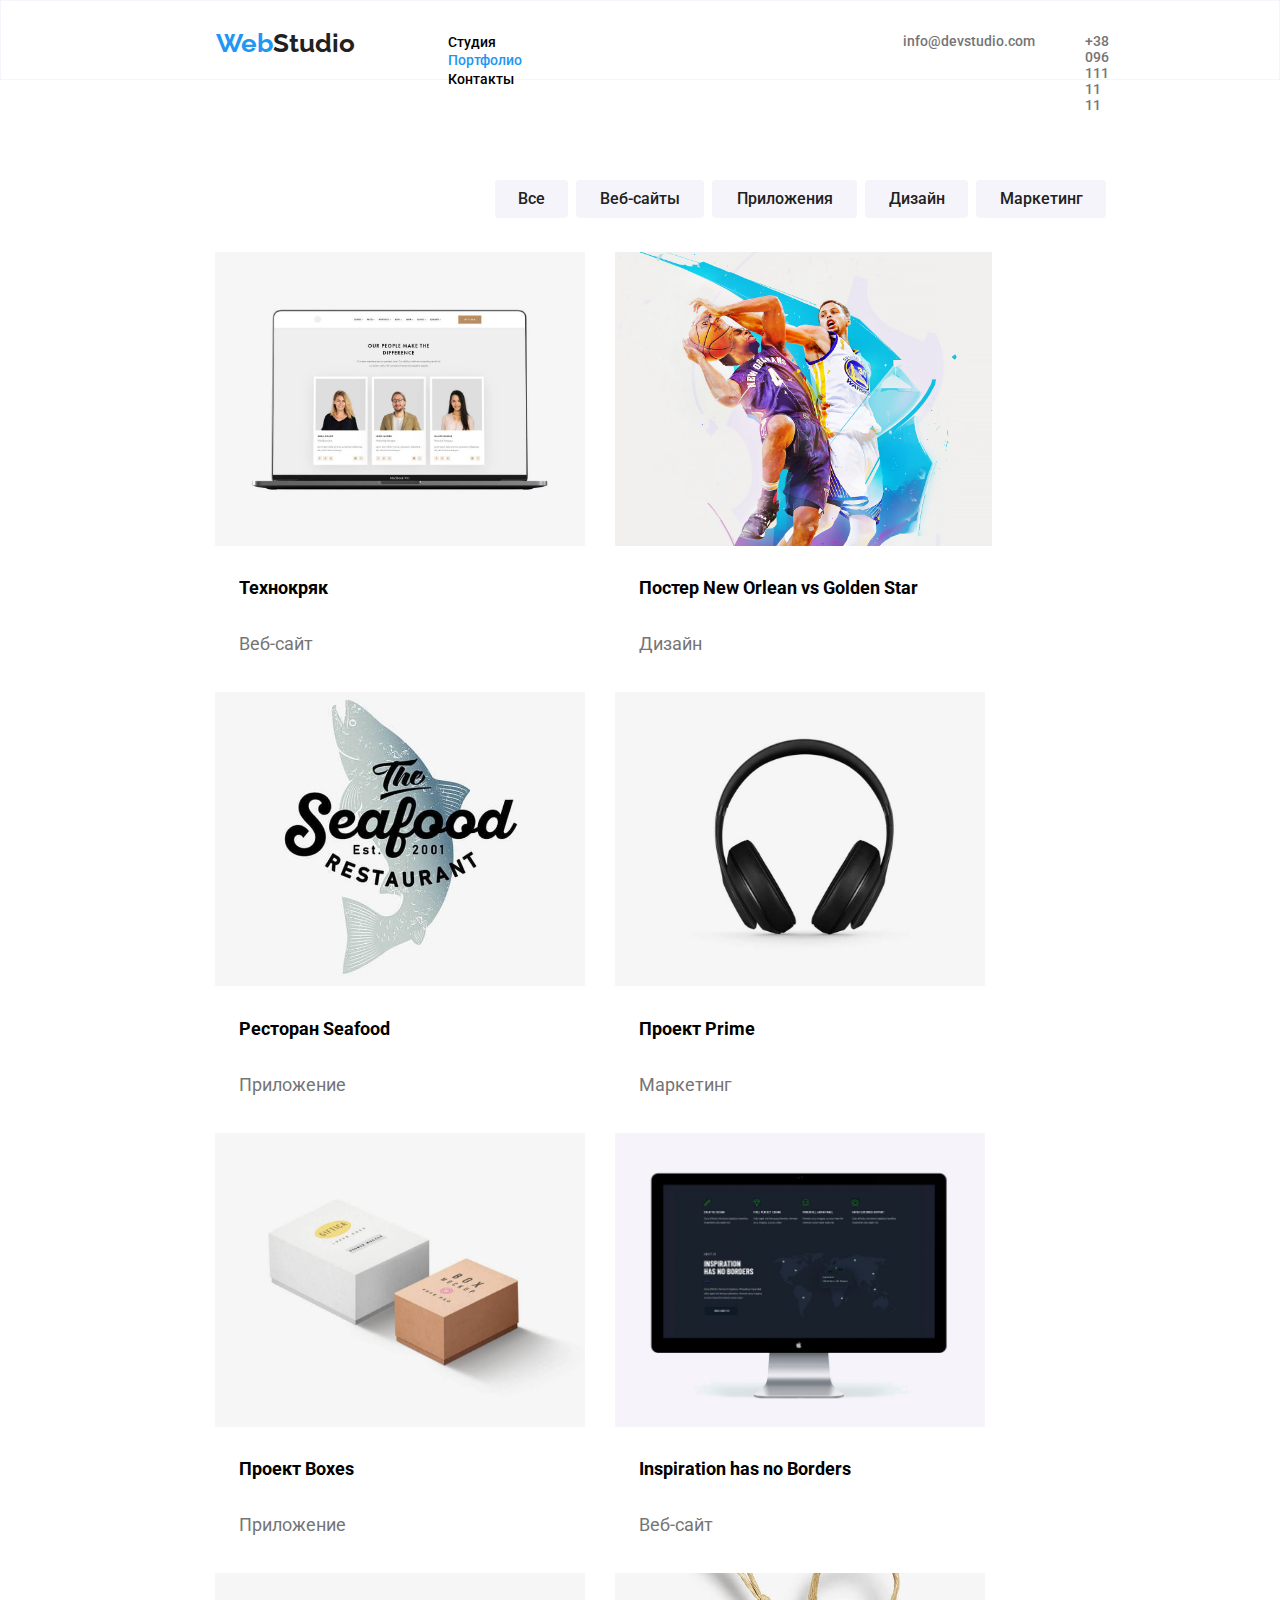
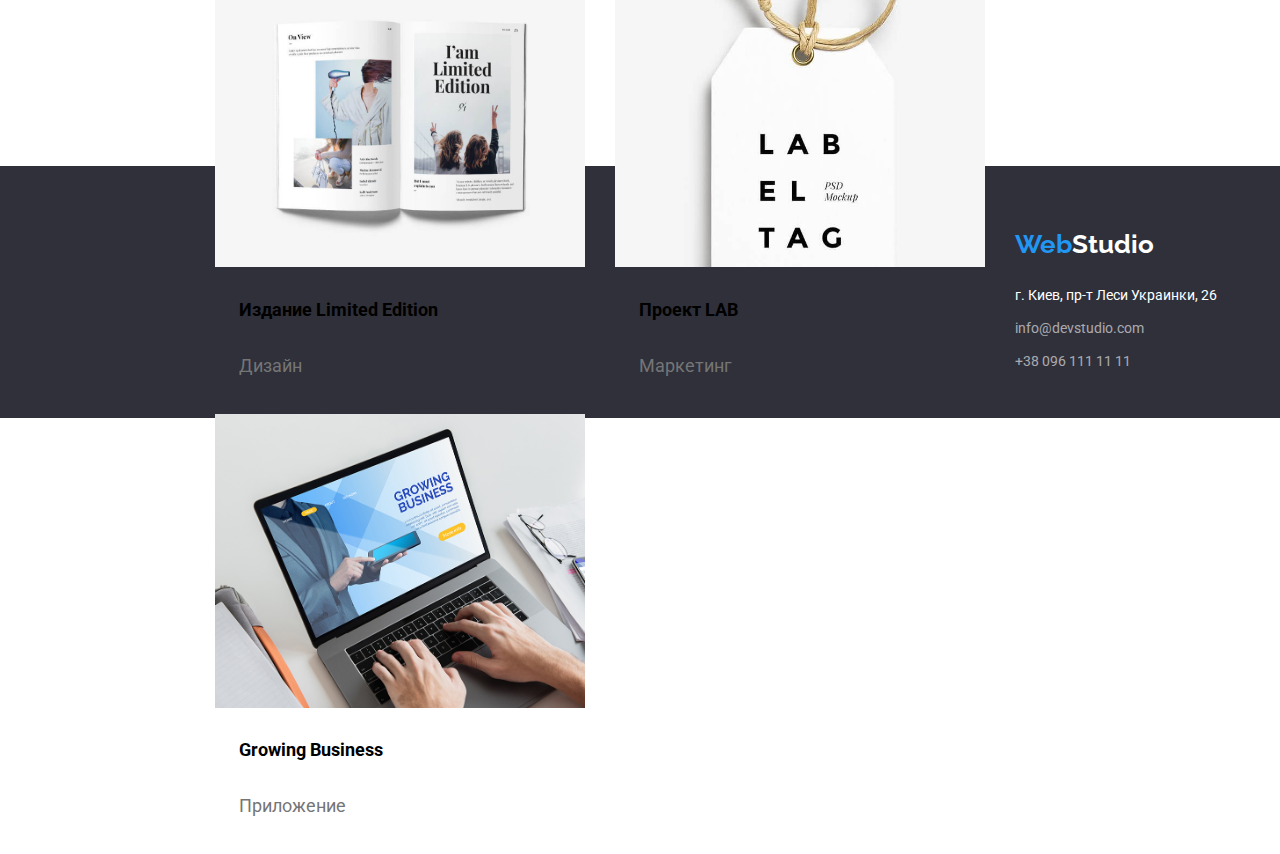
==== portfolio.html @ cc87ce8d "Repository created" ====
<!DOCTYPE html>
<html lang="ru">
<head>
    <meta charset="UTF-8">
    <meta name="viewport" content="width=device-width, initial-scale=1.0">
    <title>Портфолио</title>
    <link rel="stylesheet" href="./css/normalize.css">
    <link rel="stylesheet" href="./css/style.css">
    <link rel="preconnect" href="https://fonts.gstatic.com">
    <link
        href="https://fonts.googleapis.com/css2?family=Raleway:wght@700&family=Roboto+Condensed&family=Roboto:wght@400;500;700;900&display=swap"
        rel="stylesheet">
    </head>
<body>
    <header class="indexheader">
        <h1 class="h1"><span class="webprefix">Web</span>Studio</h1>
        <nav class="nav">
            <ul>
                <li class="studio"> <a href="./index.html">Студия</a></li>
                <li class="portfolio current"> <a href="./portfolio.html">Портфолио</a></li>
                <li class="contacts"> <a href="#footer">Контакты</a></li>
            </ul>
        </nav>
        <address class="mail">
            <a href="mailto:info@devstudio.com">info@devstudio.com</a>
        </address>
        <address class="phone">
            <a href="tel:+380961111111">+38 096 111 11 11</a>
        </address>
    </header>
    <main>
        <section class="mainportfoliosection">
            <h4 style="display: none;">Наши работы</h4>
            <ul class="filterbuttons">
            <li><button class="alltypesbutton">
                Все
            </button></li>
            <li><button class="webbutton">
                Веб-сайты
            </button></li>
            <li><button class="appbutton">
                Приложения
            </button></li>
            <li><button class="designbutton">
                Дизайн
            </button></li>
            <li><button class="marketbutton"> 
                Маркетинг
            </button></li>
            </ul>

            <ul class="portfitemlist">
                <li class="portflistitem"><img height="294" src="./images/portfolio/technokryak.jpg" alt="Технокряк" />
                    <h2 class="portfitem">Технокряк</h2>
                    <p class="portftype">Веб-сайт</p>
                </li>
                <li class="portflistitem"><img height="294" src="./images/portfolio/neworleangoldstar.jpg" alt="Постер New Orlean vs Golden Star" />
                    <h2 class="portfitem">Постер New Orlean vs Golden Star</h2>
                    <p class="portftype">Дизайн</p>
                </li>
                <li class="portflistitem"><img height="294" src="./images/portfolio/seafood.jpg" alt="Ресторан Seafood" />
                    <h2 class="portfitem">Ресторан Seafood</h2>
                    <p class="portftype">Приложение</p>
                </li>
                <li class="portflistitem"><img height="294" src="./images/portfolio/primeproject.jpg" alt="Проект Prime" />
                    <h2 class="portfitem">Проект Prime</h2>
                    <p class="portftype">Маркетинг</p>
                </li>
                <li class="portflistitem"><img height="294" src="./images/portfolio/boxesproject.jpg" alt="Проект Boxes" />
                    <h2 class="portfitem">Проект Boxes</h2>
                    <p class="portftype">Приложение</p>
                </li>
                <li class="portflistitem"><img height="294" src="./images/portfolio/inspirationhasnoborders.jpg" alt="Inspiration has no Borders" />
                    <h2 class="portfitem">Inspiration has no Borders</h2>
                    <p class="portftype">Веб-сайт</p>
                </li>
                <li class="portflistitem"><img height="294" src="./images/portfolio/limitededition.jpg" alt="Издание Limited Edition" />
                    <h2 class="portfitem">Издание Limited Edition</h2>
                    <p class="portftype">Дизайн</p>
                </li>
                <li class="portflistitem"><img height="294" src="./images/portfolio/labproject.jpg" alt="Проект LAB" />
                    <h2 class="portfitem">Проект LAB</h2>
                    <p class="portftype">Маркетинг</p>
                </li>
                <li class="portflistitem"><img height="294" src="./images/portfolio/growingbusiness.jpg" alt="Growing Business" />
                    <h2 class="portfitem">Growing Business</h2>
                    <p class="portftype">Приложение</p>
                </li>
            </ul>

        </section>
    </main>
    <footer id="footer" class="footer">
        <h1 class="h1foot"><span class="webprefix">Web</span>Studio</h1>
        <address>
            <ul class="footercontacts">
                <li class="footeraddress">г. Киев, пр-т Леси Украинки, 26</li>
                <li class="footerlink"><a href="mailto:info@devstudio.com">info@devstudio.com</a></li>
                <li class="footerlink"><a href="tel:+380961111111">+38 096 111 11 11</a></li>
            </ul>
        </address>
    </footer>
</body>
</html>
---- css/style.css ----
:root {
  --black: rgb(33, 33, 33);
  --blue: rgb(33, 150, 243);
  --white-op60: rgba(255, 255, 255, 0.6);
  --grey: rgb(117, 117, 117);
  --light-grey: rgb(245, 244, 250);
  --graphite: rgba(48, 48, 48, 1);
  --white: rgb(255, 255, 255);
  --dark-blue: rgb(47, 48, 58);
}

* {
  padding: 0;
  margin: 0;
  max-width: 1600px;
  box-sizing: border-box;
  line-height: 1.15;
  font-family: "Raleway", sans-serif;
  font-family: "Roboto", sans-serif;
}

.indexheader {
  padding-left: 215px;
  padding-right: 215px;
  background-color: var(--white);
  max-width: 1600px; 
  height: 80px;
  border: 1px;
  border-color: var(--light-grey);
  border-style: solid;
  display: flex;

}

.h1 {
  font-weight: 700;
  font-size: 26px;
  line-height: 36px;
  font-weight: 700;
  margin-top: 24px;
  margin-bottom: 25px;
  float: left;
  color: var(--black);
  font-family: 'Raleway', sans-serif;
}

.webprefix {
  color: var(--blue);
  font-family: 'Raleway', sans-serif;
}

.nav {
  list-style-type: none;
  list-style-position: inside;
  margin-bottom: 32px;
  float: left;
  display: inline;
  margin-top: 32px;
  margin-left: 93px;
  margin-right: 331px;

}

.studio {
  margin-top: 32px;
  margin-right: 50px;
  display: inline;
  font-weight: 500;
  font-size: 14px;
  line-height: 17px;
  letter-spacing: 2%;
}

.studio.current,
.portfolio.current {
  color: var(--blue);
}

.portfolio {
  margin-top: 32px;
  margin-right: 50px;
  display: inline;
  font-weight: 500;
  font-size: 14px;
  line-height: 17px;
  letter-spacing: 2%;
}

.contacts {
  margin-top: 32px;
  display: inline;
  font-weight: 500;
  font-size: 14px;
  line-height: 17px;
  letter-spacing: 2%;
}

.studio:link,
.portfolio:link,
.contacts:link,
.studio:visited,
.portfolio:visited,
.contacts:visited {
  color: var(--grey);
}

.studio:hover,
.portfolio:hover,
.contacts:hover,
.studio:focus,
.portfolio:focus,
.contacts:focus {
  color: var(--blue);
}

address:link,
address:visited {
  color: var(--grey);
  font-weight: 500;
  font-size: 14px;
  line-height: 16px;
}

address:hover,
address:focus {
  color: var(--blue);
}

.studio:link,
.studio:visited,
.portfolio:link,
.portfolio:visited,
.contacts:link,
.contacts:visited {
  color: var(--grey)
}

.contactslist {
  list-style-type: none;
  list-style-position: inside;
  float: left;
  margin-top: 32px;
}

.mail,
.phone {
  font-size: 14px;
  font-weight: 500;
  line-height: 16px;
  letter-spacing: 2%;
  color: var(--grey);
  display: inline;
  margin-top: 32px;
  list-style-type: none;
  list-style-position: inside;
  float: left;
  margin-top: 32px;
}

.phone {
  margin-left: 50px;
}

.ordersection {
  height: 600px;
  padding-top: 200px;
  background-color: var(--dark-blue);
  border: 1px;
  border-color: var(--dark-blue);

}

.effective {
  color: var(--white);
  font-weight: 900;
  font-size: 44px;
  line-height: 60px;
  text-align: center;
}

.orderbutton {
  width: 200px;
  height: 50px;
  background-color: var(--blue);
  color: var(--white);
  box-shadow: x: 0px; y: 4px; b: 4px; s: 0px;
  border-radius: 4px;
  text-align: center;
  margin-top: 30px;
  margin-left: 700px;
  margin-right: 700px;
  font-weight: 700;
  font-size: 16px;
  line-height: 30px;
  text-align: center;
  letter-spacing: 6%;


}

.advantages {
  margin-top: 94px;
  margin-left: 215px;
  margin-right: 215px;
  margin-bottom: 94px;
  display: flex;
}

.attention {
  display: inline;
  width: 270px;
  line-height: 17px;
}

.punctuality {
  display: inline;
  margin-left: 30px;
  width: 270px;
  line-height: 17px;
}

.planning {
  display: inline;
  margin-left: 30px;
  width: 270px;
  line-height: 17px;
}

.modern {
  display: inline;
  margin-left: 30px;
  width: 270px;
  line-height: 17px;
}

.advh4 {
  font-weight: 700;
  font-size: 14px;
  line-height: 16px;
  margin-bottom: 10px;
}

.advp {
  color: var(--grey);
  font-weight: 400;
  font-size: 14px;
  line-height: 24px;
}

.activities {
    font-weight: 700;
    font-size: 36px;
    line-height: 42px;
    text-align: center;
    height: 42px;
}

.ul1 {
    margin-top: 50px;
    margin-left: 215px;
    margin-right: 215px;
    margin-bottom: 94px;
}

.img1 {
  height: 294px;
  display: block;
  float: left;
  margin-right: 30px;

}

.img2 {
  height: 294px;
  display: block;
  float: left;
  margin-right: 30px;
}

.img3 {
  height: 294px;
  display: block;
  float: left;

}

.ourteamsection {
  margin-top: 438px;
  padding-top: 94px;
  height: 648px;
}

.ourteam {
  font-weight: 700;
  font-size: 36px;
  line-height: 42px;
  text-align: center;
  height: 42px;
}

.fig1 {
  display: block;
  float: left;
  width: 270px;
  margin-left: 215px;
  margin-top: 50px;
  margin-bottom: 95px;
}

.fig2 {
  display: block;
  float: left;
  width: 270px;
  margin-top: 50px;
  margin-left: 30px;
  margin-bottom: 95px;
}

.fig3 {
  display: block;
  float: left;
  width: 270px;
  margin-top: 50px;
  margin-left: 30px;
  margin-bottom: 95px;
}

.fig4 {
  display: block;
  float: left;
  width: 270px;
  margin-top: 50px;
  margin-left: 30px;
  margin-bottom: 95px;
}

.figcapt1 {
  font-weight: 500;
  font-size: 16px;
  text-align: center;
  margin-top: 30px;
  line-height: 19px;
}

.figprofession {
  color: var(--grey);
  font-weight: 400;
  font-size: 16px;
  text-align: center;
  margin-top: 30px;
  line-height: 19px;
}

.mainportfoliosection {
  padding-top: 100px;
  padding-left: 215px;
}

.filterbuttons {
  display: flex;
  margin-bottom: 50px;
  margin-left: 280px;
  margin-right: 494px;
  margin-bottom: 34px;

}

.alltypesbutton {
  width: 73px;
  height: 38px;
  font-weight: 500;
  font-size: 16px;
  line-height: 26px;
  text-align: center;
  background-color: var(--light-grey);
  color: var(--black);
  margin-right: 8px;
  border-radius: 4px;
  border: none;
  float:left
}
 
.webbutton {
  width: 128px;
  height: 38px;
  font-weight: 500;
  font-size: 16px;
  line-height: 26px;
  text-align: center;
  background-color: var(--light-grey);
  color: var(--black);
  margin-right: 8px;
  border-radius: 4px;
  border: none;
  float:left
}

.appbutton {
  width: 145px;
  height: 38px;
  font-weight: 500;
  font-size: 16px;
  line-height: 26px;
  text-align: center;
  background-color: var(--light-grey);
  color: var(--black);
  margin-right: 8px;
  border-radius: 4px;
  border: none;
  float:left
}


.designbutton {
  width: 103px;
  height: 38px;
  font-weight: 500;
  font-size: 16px;
  line-height: 26px;
  text-align: center;
  background-color: var(--light-grey);
  color: var(--black);
  margin-right: 8px;
  border-radius: 4px;
  border: none;
  float:left
}

.marketbutton {
  width: 130px;
  height: 38px;
  font-weight: 500;
  font-size: 16px;
  line-height: 26px;
  text-align: center;
  background-color: var(--light-grey);
  color: var(--black);
  border-radius: 4px;
  border: none;
  float:left
}

.alltypesbutton:hover,
.alltypesbutton:focus,
.webbutton:hover,
.webbutton:focus,
.appbutton:hover,
.appbutton:focus,
.designbutton:hover,
.designbutton:focus, 
.marketbutton:hover,
.marketbutton:focus {
  background-color: var(--blue);
  color: var(--white);
  cursor: pointer;
}

.portfitemlist {
  list-style-position: inside;
  margin-bottom: 1548px;

}

.portflistitem {
  display: inline;
  float: left;
  margin-right: 30px;
  margin-bottom: 30px;
  list-style-position: inside;
}

.portfitem {
  margin-top: 20px;
  margin-left: 24px;
  margin-right: 24px;
  margin-bottom: 20px;
  font-weight: 700;
  font-size: 18px;
  line-height: 36px;
  letter-spacing: 6%;
  text-align: left;
}

.portftype {
  margin-top: 4px;
  margin-left: 24px;
  margin-right: 24px;
  font-weight: 400;
  font-size: 18px;
  line-height: 36px;
  letter-spacing: 3%;
  text-align: left;
  color: var(--grey);


}

.footer {
  padding-left: 215px;
  padding-top: 36px;
  max-width: 1600px;
  height: 252px;
  background-color: var(--dark-blue);

}

.h1foot {
  font-weight: bold;
  font-size: 26px;
  line-height: 36px;
  margin-top: 24px;
  margin-right: 93px;
  margin-bottom: 25px;
  color: var(--white);
  font-family: Raleway, sans-serif;
}


.footercontacts {
  list-style: none;
  list-style-position: inside;
  list-style-type: none;
  display: block;
  text-align: left;
  line-height: 24px;
}

.footeraddress {
  color: var(--white);
  font-weight: 400;
  font-size: 14px;
  height: 24px;
  margin-top: 20px;
}

.footerlink {
  color: var(--white-op60);
  font-weight: 400;
  font-size: 14px;
  margin-top: 9px;
  height: 24px;
  text-decoration: none;
}

.footerlink:link,
.footerlink:hover,
.footerlink:focus,
.footerlink:active {
  color: var(--blue);
}
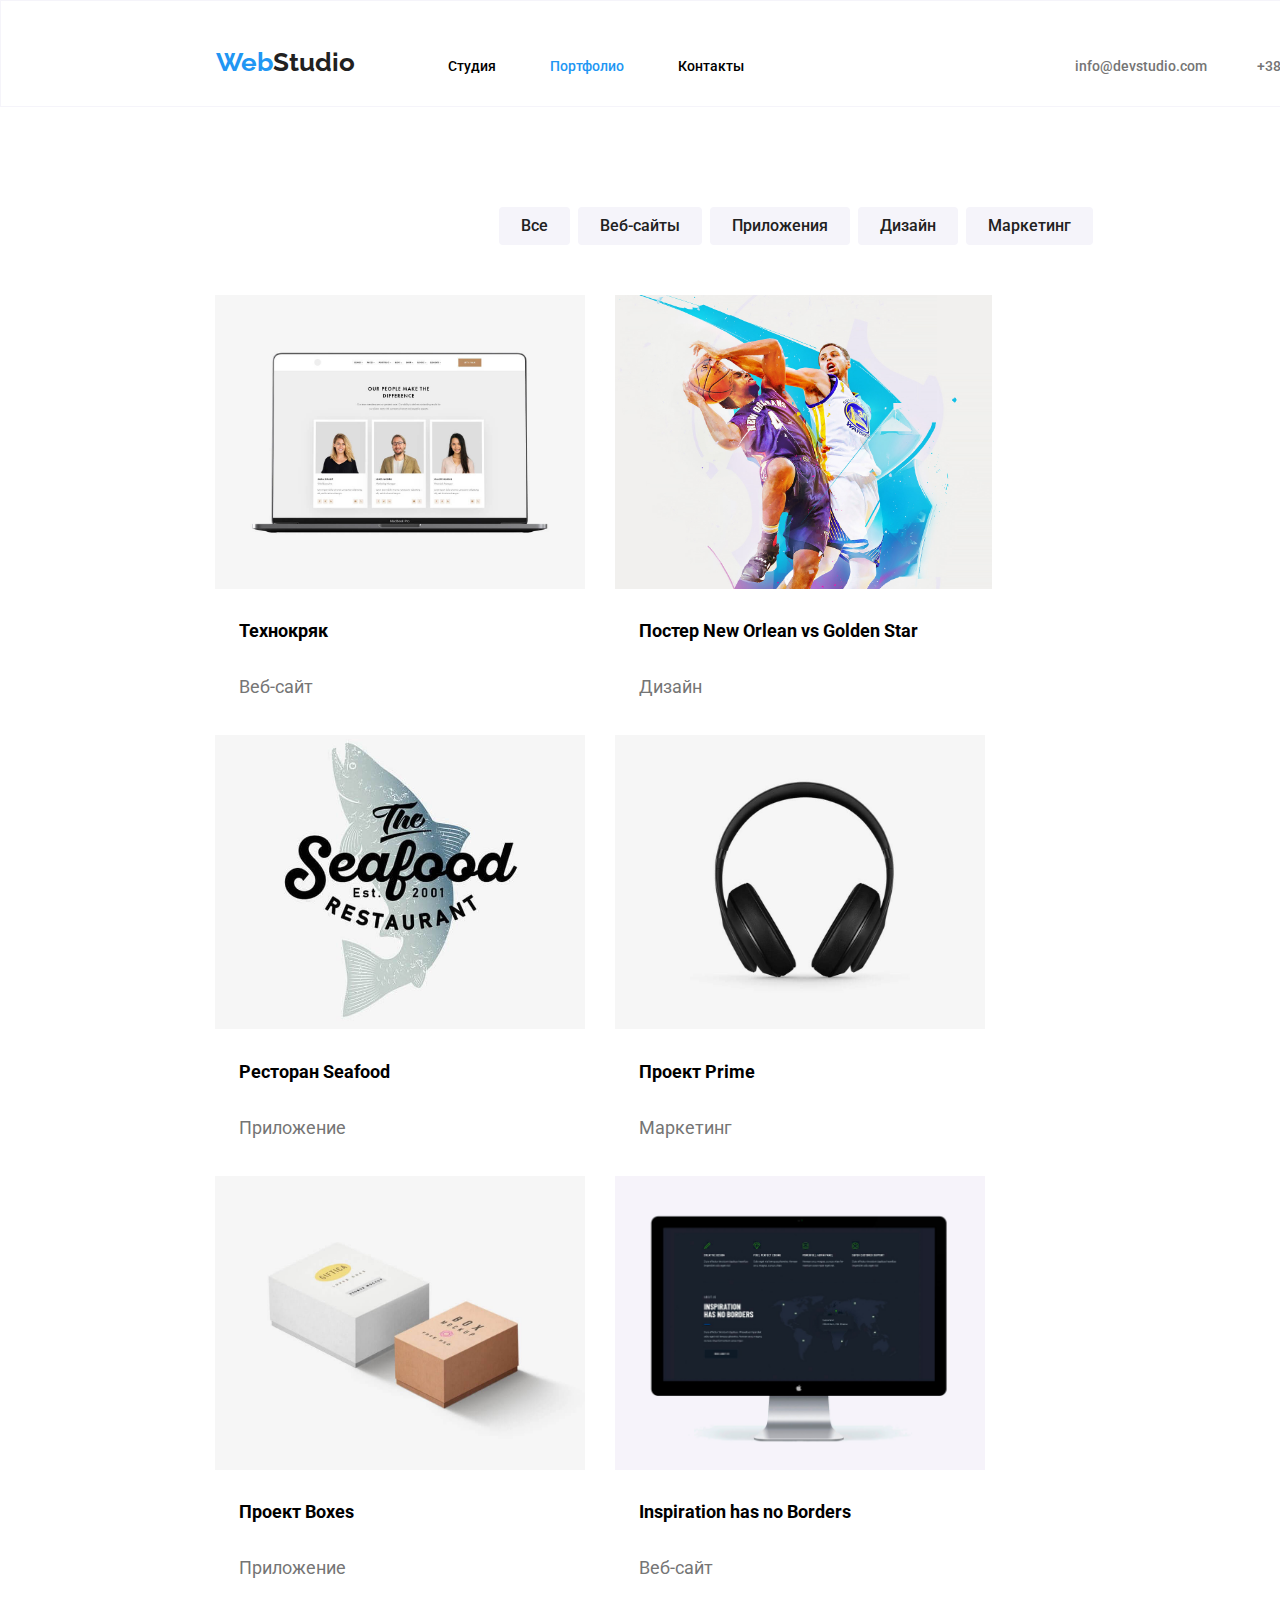
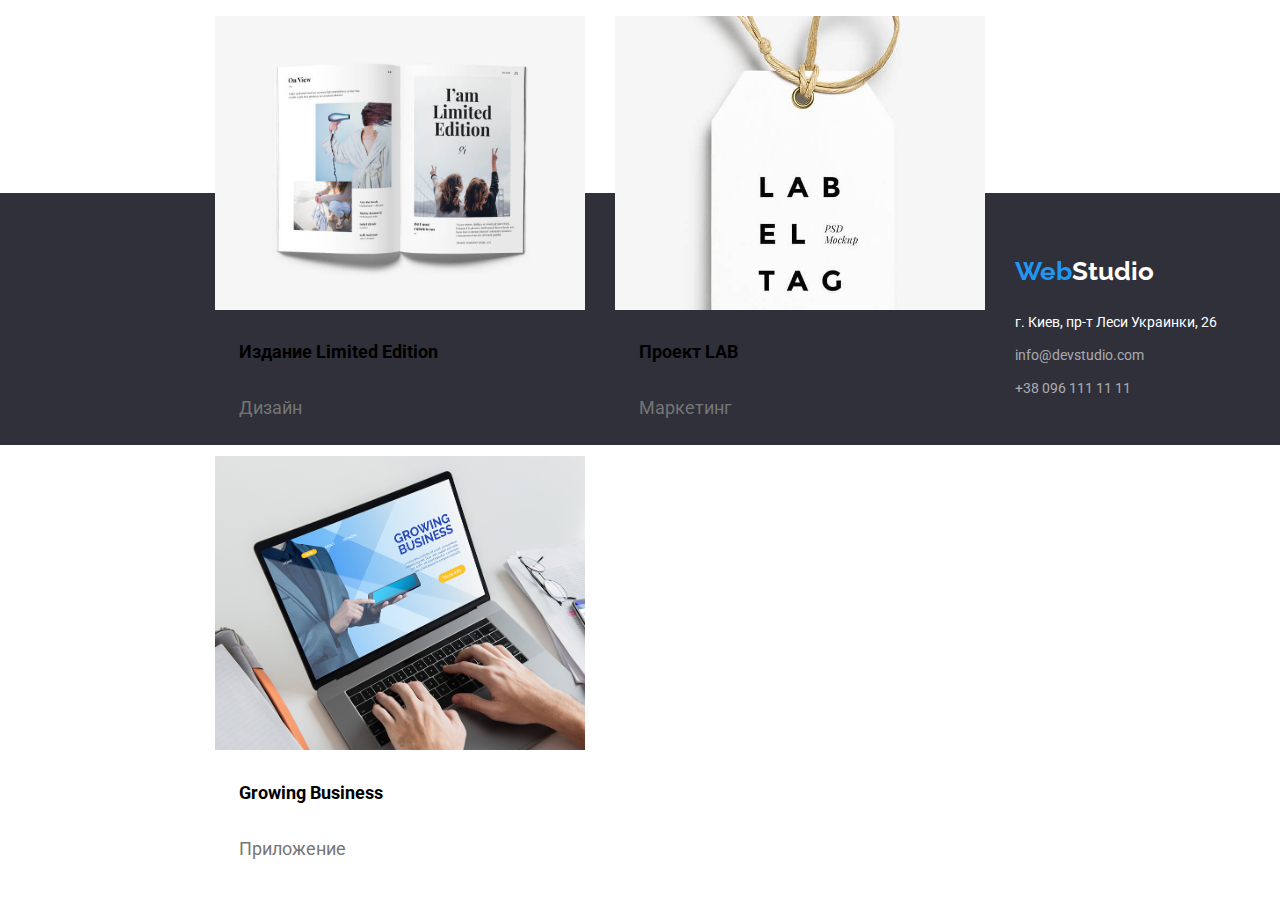
==== commit 057c8c39: "11.02.2021 23-05" ====
--- a/portfolio.html
+++ b/portfolio.html
@@ -12,7 +12,7 @@
         rel="stylesheet">
     </head>
 <body>
-    <header class="indexheader">
+    <header class="header">
         <h1 class="h1"><span class="webprefix">Web</span>Studio</h1>
         <nav class="nav">
             <ul>
@@ -21,30 +21,30 @@
                 <li class="contacts"> <a href="#footer">Контакты</a></li>
             </ul>
         </nav>
-        <address class="mail">
-            <a href="mailto:info@devstudio.com">info@devstudio.com</a>
-        </address>
-        <address class="phone">
-            <a href="tel:+380961111111">+38 096 111 11 11</a>
-        </address>
+            <address class="mail">
+                <a href="mailto:info@devstudio.com">info@devstudio.com</a>
+            </address>
+            <address class="phone">
+                <a href="tel:+380961111111">+38 096 111 11 11</a>
+            </address>
     </header>
     <main>
         <section class="mainportfoliosection">
             <h4 style="display: none;">Наши работы</h4>
-            <ul class="filterbuttons">
-            <li><button class="alltypesbutton">
+            <ul class="filters">
+            <li><button class="filterbtn">
                 Все
             </button></li>
-            <li><button class="webbutton">
+            <li><button class="filterbtn">
                 Веб-сайты
             </button></li>
-            <li><button class="appbutton">
+            <li><button class="filterbtn">
                 Приложения
             </button></li>
-            <li><button class="designbutton">
+            <li><button class="filterbtn">
                 Дизайн
             </button></li>
-            <li><button class="marketbutton"> 
+            <li><button class="filterbtn"> 
                 Маркетинг
             </button></li>
             </ul>
--- a/css/style.css
+++ b/css/style.css
@@ -9,6 +9,16 @@
   --dark-blue: rgb(47, 48, 58);
 }
 
+html {
+  box-sizing: border-box;
+}
+
+*,
+*::before,
+*::after {
+  box-sizing: inherit;
+}
+
 * {
   padding: 0;
   margin: 0;
@@ -19,27 +29,42 @@
   font-family: "Roboto", sans-serif;
 }
 
-.indexheader {
+body {
+  width: 1600px;
+  }
+.header,
+.hero,
+.advantagesection,
+.activitiessection,
+.ourteamsection,
+.mainportfoliosection,
+.footer {
+  max-width: 1600px;
   padding-left: 215px;
   padding-right: 215px;
+  margin-left: auto;
+  margin-right: auto;
+}
+
+/* header */
+
+.header {
+  padding-top: 25px;
+  padding-bottom: 25px;
   background-color: var(--white);
-  max-width: 1600px; 
-  height: 80px;
   border: 1px;
   border-color: var(--light-grey);
   border-style: solid;
   display: flex;
+  align-items: baseline;
 
 }
 
 .h1 {
   font-weight: 700;
   font-size: 26px;
-  line-height: 36px;
-  font-weight: 700;
-  margin-top: 24px;
-  margin-bottom: 25px;
-  float: left;
+  line-height: 1.38;
+  font-weight: 700;
   color: var(--black);
   font-family: 'Raleway', sans-serif;
 }
@@ -52,10 +77,7 @@
 .nav {
   list-style-type: none;
   list-style-position: inside;
-  margin-bottom: 32px;
-  float: left;
   display: inline;
-  margin-top: 32px;
   margin-left: 93px;
   margin-right: 331px;
 
@@ -71,10 +93,6 @@
   letter-spacing: 2%;
 }
 
-.studio.current,
-.portfolio.current {
-  color: var(--blue);
-}
 
 .portfolio {
   margin-top: 32px;
@@ -86,8 +104,12 @@
   letter-spacing: 2%;
 }
 
+.studio.current,
+.portfolio.current {
+  color: var(--blue);
+}
+
 .contacts {
-  margin-top: 32px;
   display: inline;
   font-weight: 500;
   font-size: 14px;
@@ -149,11 +171,8 @@
   line-height: 16px;
   letter-spacing: 2%;
   color: var(--grey);
-  display: inline;
-  margin-top: 32px;
   list-style-type: none;
   list-style-position: inside;
-  float: left;
   margin-top: 32px;
 }
 
@@ -161,12 +180,15 @@
   margin-left: 50px;
 }
 
-.ordersection {
+.hero {
   height: 600px;
   padding-top: 200px;
+  padding-bottom: 200px;
   background-color: var(--dark-blue);
   border: 1px;
   border-color: var(--dark-blue);
+  display: flex;
+  flex-direction: column;
 
 }
 
@@ -178,7 +200,7 @@
   text-align: center;
 }
 
-.orderbutton {
+.herobtn {
   width: 200px;
   height: 50px;
   background-color: var(--blue);
@@ -186,9 +208,10 @@
   box-shadow: x: 0px; y: 4px; b: 4px; s: 0px;
   border-radius: 4px;
   text-align: center;
+  align-items: center;
   margin-top: 30px;
-  margin-left: 700px;
-  margin-right: 700px;
+  margin-left: auto;
+  margin-right: auto;
   font-weight: 700;
   font-size: 16px;
   line-height: 30px;
@@ -198,39 +221,15 @@
 
 }
 
-.advantages {
+.advantlist {
   margin-top: 94px;
-  margin-left: 215px;
-  margin-right: 215px;
   margin-bottom: 94px;
   display: flex;
-}
-
-.attention {
-  display: inline;
+  justify-content: space-between;
+}
+
+.advantage {
   width: 270px;
-  line-height: 17px;
-}
-
-.punctuality {
-  display: inline;
-  margin-left: 30px;
-  width: 270px;
-  line-height: 17px;
-}
-
-.planning {
-  display: inline;
-  margin-left: 30px;
-  width: 270px;
-  line-height: 17px;
-}
-
-.modern {
-  display: inline;
-  margin-left: 30px;
-  width: 270px;
-  line-height: 17px;
 }
 
 .advh4 {
@@ -255,11 +254,11 @@
     height: 42px;
 }
 
-.ul1 {
+.activitieslist {
     margin-top: 50px;
-    margin-left: 215px;
-    margin-right: 215px;
     margin-bottom: 94px;
+    display: flex;
+    justify-content: space-between;
 }
 
 .img1 {
@@ -285,7 +284,6 @@
 }
 
 .ourteamsection {
-  margin-top: 438px;
   padding-top: 94px;
   height: 648px;
 }
@@ -302,7 +300,6 @@
   display: block;
   float: left;
   width: 270px;
-  margin-left: 215px;
   margin-top: 50px;
   margin-bottom: 95px;
 }
@@ -353,21 +350,23 @@
 
 .mainportfoliosection {
   padding-top: 100px;
-  padding-left: 215px;
-}
-
-.filterbuttons {
+}
+
+.filters {
   display: flex;
+  align-items: center;
+  justify-content: center;
   margin-bottom: 50px;
-  margin-left: 280px;
-  margin-right: 494px;
-  margin-bottom: 34px;
-
-}
-
-.alltypesbutton {
-  width: 73px;
-  height: 38px;
+  /* margin-left: 280px;
+  margin-right: 494px; */
+
+}
+
+.filterbtn {
+  padding-top: 6px; 
+  padding-left: 22px;
+  padding-right: 22px;
+  padding-bottom: 6px;
   font-weight: 500;
   font-size: 16px;
   line-height: 26px;
@@ -377,79 +376,10 @@
   margin-right: 8px;
   border-radius: 4px;
   border: none;
-  float:left
-}
- 
-.webbutton {
-  width: 128px;
-  height: 38px;
-  font-weight: 500;
-  font-size: 16px;
-  line-height: 26px;
-  text-align: center;
-  background-color: var(--light-grey);
-  color: var(--black);
-  margin-right: 8px;
-  border-radius: 4px;
-  border: none;
-  float:left
-}
-
-.appbutton {
-  width: 145px;
-  height: 38px;
-  font-weight: 500;
-  font-size: 16px;
-  line-height: 26px;
-  text-align: center;
-  background-color: var(--light-grey);
-  color: var(--black);
-  margin-right: 8px;
-  border-radius: 4px;
-  border: none;
-  float:left
-}
-
-
-.designbutton {
-  width: 103px;
-  height: 38px;
-  font-weight: 500;
-  font-size: 16px;
-  line-height: 26px;
-  text-align: center;
-  background-color: var(--light-grey);
-  color: var(--black);
-  margin-right: 8px;
-  border-radius: 4px;
-  border: none;
-  float:left
-}
-
-.marketbutton {
-  width: 130px;
-  height: 38px;
-  font-weight: 500;
-  font-size: 16px;
-  line-height: 26px;
-  text-align: center;
-  background-color: var(--light-grey);
-  color: var(--black);
-  border-radius: 4px;
-  border: none;
-  float:left
-}
-
-.alltypesbutton:hover,
-.alltypesbutton:focus,
-.webbutton:hover,
-.webbutton:focus,
-.appbutton:hover,
-.appbutton:focus,
-.designbutton:hover,
-.designbutton:focus, 
-.marketbutton:hover,
-.marketbutton:focus {
+}
+
+.filterbtn:hover,
+.filterbtn:focus {
   background-color: var(--blue);
   color: var(--white);
   cursor: pointer;
@@ -458,7 +388,6 @@
 .portfitemlist {
   list-style-position: inside;
   margin-bottom: 1548px;
-
 }
 
 .portflistitem {
@@ -496,7 +425,6 @@
 }
 
 .footer {
-  padding-left: 215px;
   padding-top: 36px;
   max-width: 1600px;
   height: 252px;
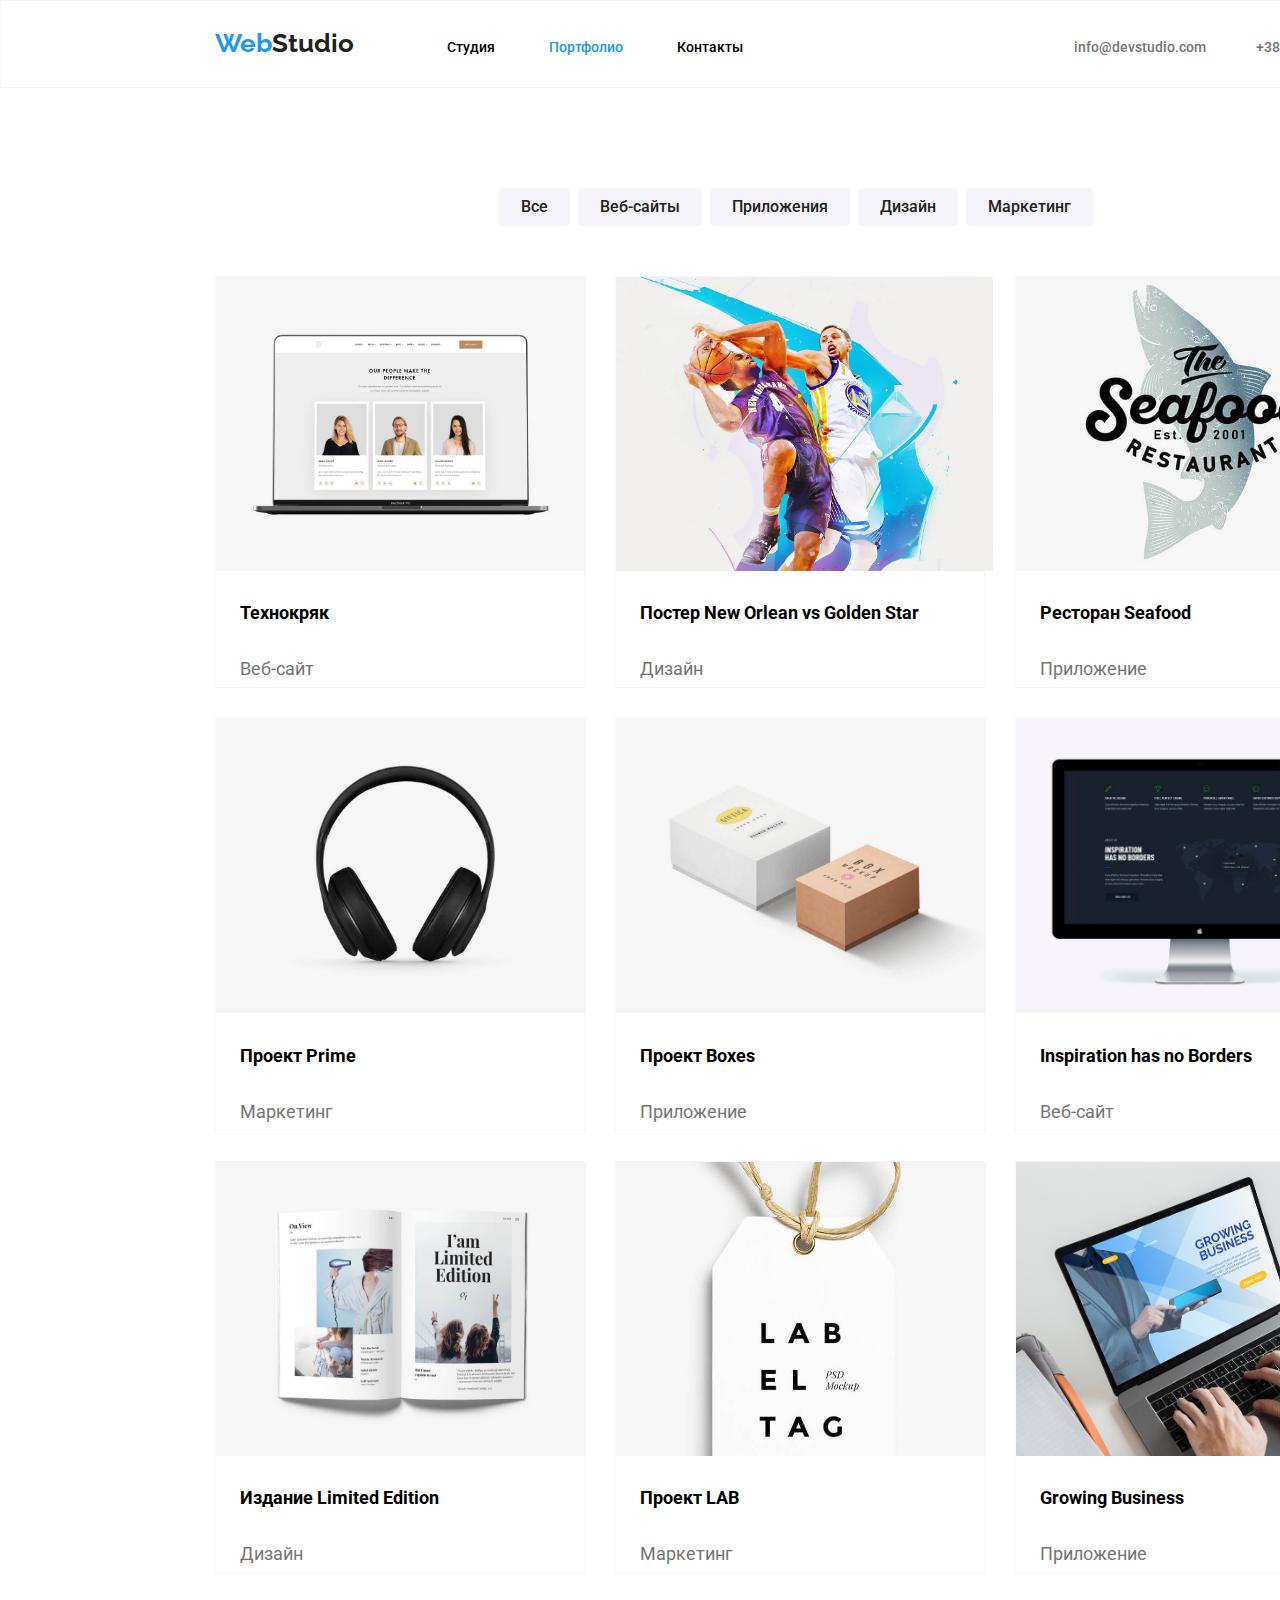
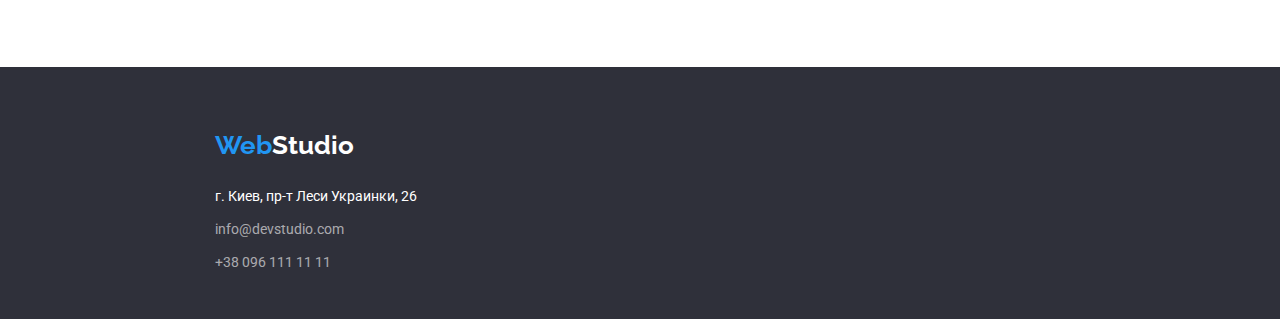
==== commit 07ead0a9: "11.02.2021 23-55" ====
--- a/portfolio.html
+++ b/portfolio.html
@@ -13,10 +13,11 @@
     </head>
 <body>
     <header class="header">
+        <div class="container">
         <h1 class="h1"><span class="webprefix">Web</span>Studio</h1>
         <nav class="nav">
             <ul>
-                <li class="studio"> <a href="./index.html">Студия</a></li>
+                <li class="studio "> <a href="./index.html">Студия</a></li>
                 <li class="portfolio current"> <a href="./portfolio.html">Портфолио</a></li>
                 <li class="contacts"> <a href="#footer">Контакты</a></li>
             </ul>
@@ -27,9 +28,11 @@
             <address class="phone">
                 <a href="tel:+380961111111">+38 096 111 11 11</a>
             </address>
+        </div>
     </header>
     <main>
         <section class="mainportfoliosection">
+            <div class="container">
             <h4 style="display: none;">Наши работы</h4>
             <ul class="filters">
             <li><button class="filterbtn">
@@ -87,18 +90,20 @@
                     <p class="portftype">Приложение</p>
                 </li>
             </ul>
-
+            </div>
         </section>
     </main>
     <footer id="footer" class="footer">
+        <div class="container">
         <h1 class="h1foot"><span class="webprefix">Web</span>Studio</h1>
         <address>
             <ul class="footercontacts">
-                <li class="footeraddress">г. Киев, пр-т Леси Украинки, 26</li>
-                <li class="footerlink"><a href="mailto:info@devstudio.com">info@devstudio.com</a></li>
-                <li class="footerlink"><a href="tel:+380961111111">+38 096 111 11 11</a></li>
+            <li class="footeraddress">г. Киев, пр-т Леси Украинки, 26</li>
+            <li class="footerlink"><a href="mailto:info@devstudio.com">info@devstudio.com</a></li>
+            <li class="footerlink"><a href="tel:+380961111111">+38 096 111 11 11</a></li>
             </ul>
         </address>
+        </div>
     </footer>
 </body>
 </html>--- a/css/style.css
+++ b/css/style.css
@@ -7,6 +7,7 @@
   --graphite: rgba(48, 48, 48, 1);
   --white: rgb(255, 255, 255);
   --dark-blue: rgb(47, 48, 58);
+  --card-set-gap: 30px;
 }
 
 html {
@@ -32,18 +33,14 @@
 body {
   width: 1600px;
   }
-.header,
-.hero,
-.advantagesection,
-.activitiessection,
-.ourteamsection,
-.mainportfoliosection,
-.footer {
-  max-width: 1600px;
-  padding-left: 215px;
-  padding-right: 215px;
+.container {
+  display: inherit;
+  width: 1200px;
+  padding-left: 15px;
+  padding-right: 15px;
   margin-left: auto;
   margin-right: auto;
+  align-items: inherit;
 }
 
 /* header */
@@ -173,12 +170,13 @@
   color: var(--grey);
   list-style-type: none;
   list-style-position: inside;
-  margin-top: 32px;
 }
 
 .phone {
   margin-left: 50px;
 }
+
+/* main page - studio*/
 
 .hero {
   height: 600px;
@@ -187,8 +185,8 @@
   background-color: var(--dark-blue);
   border: 1px;
   border-color: var(--dark-blue);
-  display: flex;
-  flex-direction: column;
+  display: block;
+  /* flex-direction: column; */
 
 }
 
@@ -348,8 +346,11 @@
   line-height: 19px;
 }
 
+/* main portfolio section */
+
 .mainportfoliosection {
   padding-top: 100px;
+  padding-bottom: 94px;
 }
 
 .filters {
@@ -357,8 +358,6 @@
   align-items: center;
   justify-content: center;
   margin-bottom: 50px;
-  /* margin-left: 280px;
-  margin-right: 494px; */
 
 }
 
@@ -386,16 +385,24 @@
 }
 
 .portfitemlist {
-  list-style-position: inside;
-  margin-bottom: 1548px;
+  /* width: 370px; */
+  list-style-position: inside;
+  display: flex;
+  flex-wrap: wrap;
+  margin-left: calc(-1 * var(--card-set-gap));
+  margin-top: calc(-1 * var(--card-set-gap));
+
 }
 
 .portflistitem {
-  display: inline;
-  float: left;
-  margin-right: 30px;
-  margin-bottom: 30px;
-  list-style-position: inside;
+  width: 370px;
+  box-sizing: border-box;
+  list-style-position: inside;
+  border: 1px solid;
+  border-color: var(--light-grey);
+  flex-basis: calc(100% / 3 - var(--card-set-gap));
+  margin-left: var(--card-set-gap);
+  margin-top: var(--card-set-gap);
 }
 
 .portfitem {
@@ -420,9 +427,9 @@
   letter-spacing: 3%;
   text-align: left;
   color: var(--grey);
-
-
-}
+}
+
+/* footer */
 
 .footer {
   padding-top: 36px;
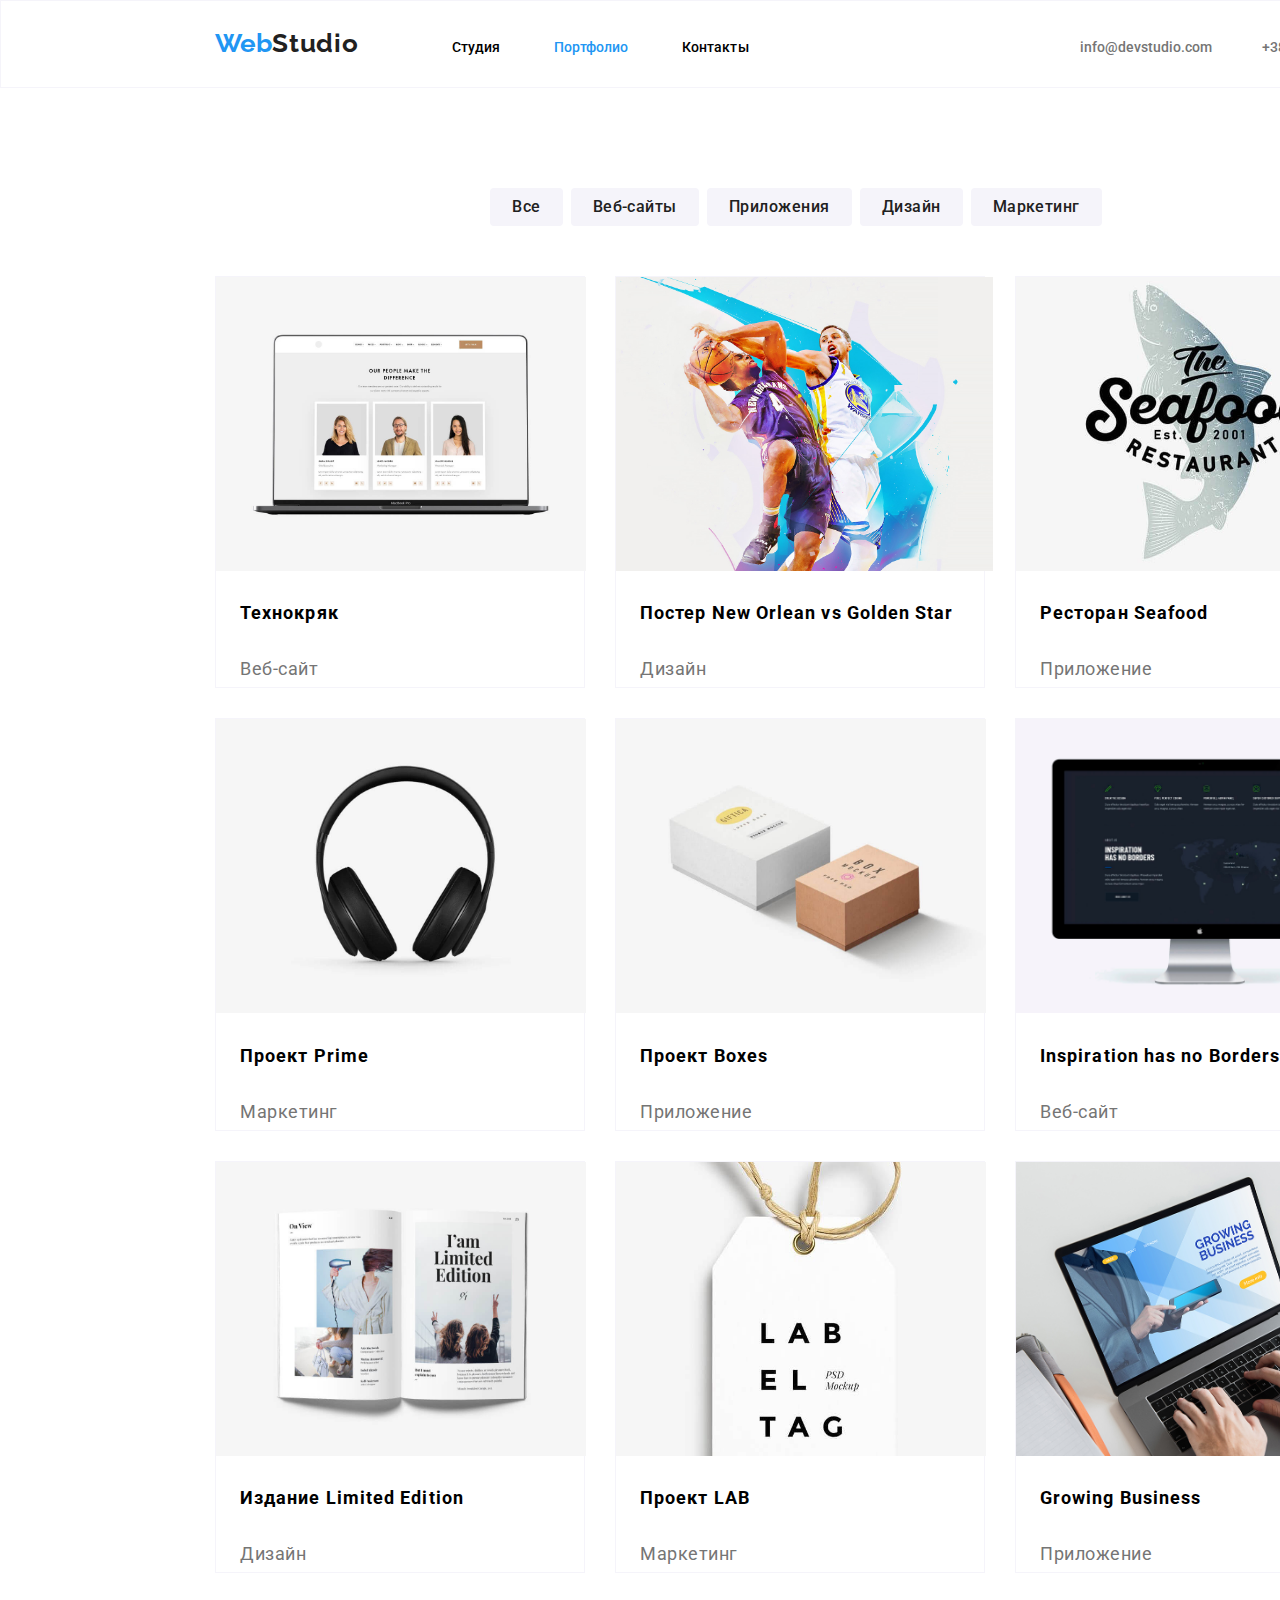
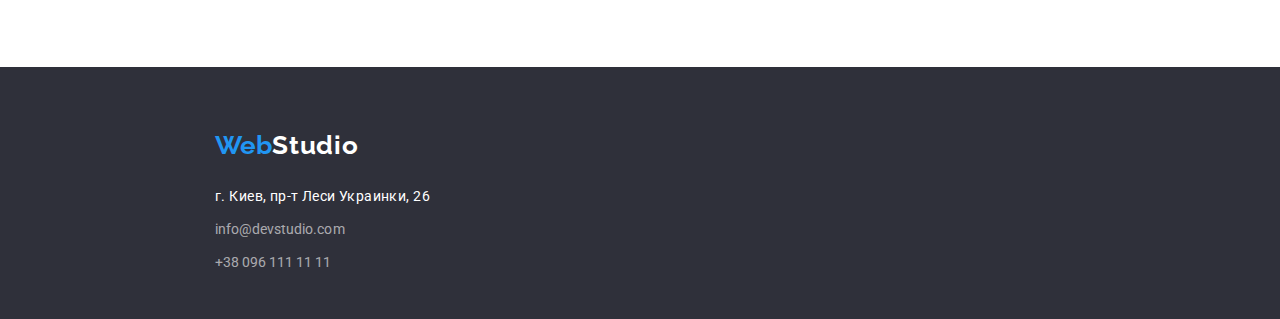
==== commit 81d708b2: "13.02.2021 23-05" ====
--- a/portfolio.html
+++ b/portfolio.html
@@ -13,11 +13,11 @@
     </head>
 <body>
     <header class="header">
-        <div class="container">
-        <h1 class="h1"><span class="webprefix">Web</span>Studio</h1>
+        <div class="headercontainer">
+        <h1 class="h1logo"><span class="webprefix">Web</span>Studio</h1>
         <nav class="nav">
             <ul>
-                <li class="studio "> <a href="./index.html">Студия</a></li>
+                <li class="studio"> <a href="./index.html">Студия</a></li>
                 <li class="portfolio current"> <a href="./portfolio.html">Портфолио</a></li>
                 <li class="contacts"> <a href="#footer">Контакты</a></li>
             </ul>
@@ -32,7 +32,7 @@
     </header>
     <main>
         <section class="mainportfoliosection">
-            <div class="container">
+            <div class="portfcontainer">
             <h4 style="display: none;">Наши работы</h4>
             <ul class="filters">
             <li><button class="filterbtn">
@@ -94,8 +94,8 @@
         </section>
     </main>
     <footer id="footer" class="footer">
-        <div class="container">
-        <h1 class="h1foot"><span class="webprefix">Web</span>Studio</h1>
+        <div class="footcontainer">
+        <h1 class="footlogo"><span class="webprefix">Web</span>Studio</h1>
         <address>
             <ul class="footercontacts">
             <li class="footeraddress">г. Киев, пр-т Леси Украинки, 26</li>
--- a/css/style.css
+++ b/css/style.css
@@ -26,21 +26,12 @@
   max-width: 1600px;
   box-sizing: border-box;
   line-height: 1.15;
-  font-family: "Raleway", sans-serif;
+  letter-spacing: 0.03px;
   font-family: "Roboto", sans-serif;
 }
 
 body {
   width: 1600px;
-  }
-.container {
-  display: inherit;
-  width: 1200px;
-  padding-left: 15px;
-  padding-right: 15px;
-  margin-left: auto;
-  margin-right: auto;
-  align-items: inherit;
 }
 
 /* header */
@@ -54,16 +45,25 @@
   border-style: solid;
   display: flex;
   align-items: baseline;
-
-}
-
-.h1 {
+}
+
+.headercontainer {
+  display: inherit;
+  width: 1200px;
+  padding-left: 15px;
+  padding-right: 15px;
+  margin-left: auto;
+  margin-right: auto;
+  align-items: inherit;
+}
+
+.h1logo {
   font-weight: 700;
   font-size: 26px;
   line-height: 1.38;
-  font-weight: 700;
   color: var(--black);
   font-family: 'Raleway', sans-serif;
+  letter-spacing: 0.03em;;
 }
 
 .webprefix {
@@ -74,31 +74,19 @@
 .nav {
   list-style-type: none;
   list-style-position: inside;
-  display: inline;
+  display: inline-block;
   margin-left: 93px;
   margin-right: 331px;
-
-}
-
-.studio {
-  margin-top: 32px;
-  margin-right: 50px;
+}
+
+.studio,
+.portfolio,
+.contacts {
   display: inline;
   font-weight: 500;
   font-size: 14px;
   line-height: 17px;
-  letter-spacing: 2%;
-}
-
-
-.portfolio {
-  margin-top: 32px;
-  margin-right: 50px;
-  display: inline;
-  font-weight: 500;
-  font-size: 14px;
-  line-height: 17px;
-  letter-spacing: 2%;
+  letter-spacing: 0.02em;
 }
 
 .studio.current,
@@ -106,12 +94,9 @@
   color: var(--blue);
 }
 
-.contacts {
-  display: inline;
-  font-weight: 500;
-  font-size: 14px;
-  line-height: 17px;
-  letter-spacing: 2%;
+.studio,
+.portfolio {
+  margin-right: 50px;
 }
 
 .studio:link,
@@ -166,7 +151,7 @@
   font-size: 14px;
   font-weight: 500;
   line-height: 16px;
-  letter-spacing: 2%;
+  letter-spacing: 0.02em;;
   color: var(--grey);
   list-style-type: none;
   list-style-position: inside;
@@ -177,6 +162,17 @@
 }
 
 /* main page - studio*/
+
+.herocontainer {
+  display: flex;
+  flex-direction: column;
+  width: 1200px;
+  padding-left: 15px;
+  padding-right: 15px;
+  margin-left: auto;
+  margin-right: auto;
+  align-items: inherit;
+}
 
 .hero {
   height: 600px;
@@ -186,8 +182,6 @@
   border: 1px;
   border-color: var(--dark-blue);
   display: block;
-  /* flex-direction: column; */
-
 }
 
 .effective {
@@ -195,7 +189,9 @@
   font-weight: 900;
   font-size: 44px;
   line-height: 60px;
-  text-align: center;
+  letter-spacing: 0.06em;
+  text-align: center;
+  text-transform: uppercase;
 }
 
 .herobtn {
@@ -203,7 +199,7 @@
   height: 50px;
   background-color: var(--blue);
   color: var(--white);
-  box-shadow: x: 0px; y: 4px; b: 4px; s: 0px;
+  box-shadow: 0px 4px 4px 0px rgba(0, 0, 0, 0.15);
   border-radius: 4px;
   text-align: center;
   align-items: center;
@@ -213,10 +209,17 @@
   font-weight: 700;
   font-size: 16px;
   line-height: 30px;
-  text-align: center;
-  letter-spacing: 6%;
-
-
+  letter-spacing: 0.06em;
+}
+
+.advcontainer {
+  display: inherit;
+  width: 1200px;
+  padding-left: 15px;
+  padding-right: 15px;
+  margin-left: auto;
+  margin-right: auto;
+  align-items: inherit;
 }
 
 .advantlist {
@@ -235,6 +238,7 @@
   font-size: 14px;
   line-height: 16px;
   margin-bottom: 10px;
+  letter-spacing: 0.03em;;
 }
 
 .advp {
@@ -242,21 +246,32 @@
   font-weight: 400;
   font-size: 14px;
   line-height: 24px;
+  letter-spacing: 0.03em;;
+}
+
+.actcontainer {
+  display: inherit;
+  width: 1200px;
+  padding-left: 15px;
+  padding-right: 15px;
+  margin-left: auto;
+  margin-right: auto;
+  align-items: inherit;
 }
 
 .activities {
-    font-weight: 700;
-    font-size: 36px;
-    line-height: 42px;
-    text-align: center;
-    height: 42px;
+  font-weight: 700;
+  font-size: 36px;
+  line-height: 42px;   
+  text-align: center;
+  height: 42px;
 }
 
 .activitieslist {
-    margin-top: 50px;
-    margin-bottom: 94px;
-    display: flex;
-    justify-content: space-between;
+  margin-top: 50px;
+  margin-bottom: 94px;
+  display: flex;
+  justify-content: space-between;
 }
 
 .img1 {
@@ -278,56 +293,46 @@
   height: 294px;
   display: block;
   float: left;
-
-}
-
-.ourteamsection {
+}
+
+.teamsection {
   padding-top: 94px;
   height: 648px;
-}
-
-.ourteam {
+  background-color: var(--light-grey);
+}
+
+.teamcontainer {
+  display: flex;
+  justify-content: space-between;
+  width: 1200px;
+  padding-left: 15px;
+  padding-right: 15px;
+  margin-left: auto;
+  margin-right: auto;
+  align-items: inherit;
+  padding-bottom: 95px;
+}
+
+.team {
   font-weight: 700;
   font-size: 36px;
   line-height: 42px;
   text-align: center;
   height: 42px;
-}
-
-.fig1 {
-  display: block;
-  float: left;
+  letter-spacing: 0.03em;;
+}
+
+.teamfigure {
+  display: block;
+  background-color: var(--white);
   width: 270px;
   margin-top: 50px;
-  margin-bottom: 95px;
-}
-
-.fig2 {
-  display: block;
-  float: left;
-  width: 270px;
-  margin-top: 50px;
-  margin-left: 30px;
-  margin-bottom: 95px;
-}
-
-.fig3 {
-  display: block;
-  float: left;
-  width: 270px;
-  margin-top: 50px;
-  margin-left: 30px;
-  margin-bottom: 95px;
-}
-
-.fig4 {
-  display: block;
-  float: left;
-  width: 270px;
-  margin-top: 50px;
-  margin-left: 30px;
-  margin-bottom: 95px;
-}
+  padding-bottom: 30px;
+  border-radius: 0px 0px 4px 4px;
+  box-shadow: 0px 2px 1px 0px rgba(0, 0, 0, 0.2),
+  0px 1px 1px 0px rgba(0, 0, 0, 0.14),
+  0px 1px 3px 0px rgba(0, 0, 0, 0.12);
+  }
 
 .figcapt1 {
   font-weight: 500;
@@ -335,6 +340,7 @@
   text-align: center;
   margin-top: 30px;
   line-height: 19px;
+  letter-spacing: 0.03em;;
 }
 
 .figprofession {
@@ -344,12 +350,24 @@
   text-align: center;
   margin-top: 30px;
   line-height: 19px;
+  letter-spacing: 0.03em;;
 }
 
 /* main portfolio section */
 
 .mainportfoliosection {
   padding-top: 100px;
+}
+
+.portfcontainer {
+  display: block;
+  justify-content: space-between;
+  width: 1200px;
+  padding-left: 15px;
+  padding-right: 15px;
+  margin-left: auto;
+  margin-right: auto;
+  align-items: inherit;
   padding-bottom: 94px;
 }
 
@@ -369,6 +387,7 @@
   font-weight: 500;
   font-size: 16px;
   line-height: 26px;
+  letter-spacing: 0.03em;;
   text-align: center;
   background-color: var(--light-grey);
   color: var(--black);
@@ -385,7 +404,6 @@
 }
 
 .portfitemlist {
-  /* width: 370px; */
   list-style-position: inside;
   display: flex;
   flex-wrap: wrap;
@@ -413,7 +431,7 @@
   font-weight: 700;
   font-size: 18px;
   line-height: 36px;
-  letter-spacing: 6%;
+  letter-spacing: 0.06em;
   text-align: left;
 }
 
@@ -424,12 +442,22 @@
   font-weight: 400;
   font-size: 18px;
   line-height: 36px;
-  letter-spacing: 3%;
+  letter-spacing: 0.03em;
   text-align: left;
   color: var(--grey);
 }
 
 /* footer */
+
+.footcontainer {
+  display: inherit;
+  width: 1200px;
+  padding-left: 15px;
+  padding-right: 15px;
+  margin-left: auto;
+  margin-right: auto;
+  align-items: inherit;
+}
 
 .footer {
   padding-top: 36px;
@@ -439,10 +467,11 @@
 
 }
 
-.h1foot {
+.footlogo {
   font-weight: bold;
   font-size: 26px;
   line-height: 36px;
+  letter-spacing: 0.03em;;
   margin-top: 24px;
   margin-right: 93px;
   margin-bottom: 25px;
@@ -464,6 +493,7 @@
   color: var(--white);
   font-weight: 400;
   font-size: 14px;
+  letter-spacing: 0.03em;;
   height: 24px;
   margin-top: 20px;
 }
@@ -472,6 +502,7 @@
   color: var(--white-op60);
   font-weight: 400;
   font-size: 14px;
+  letter-spacing: 0.03em;;
   margin-top: 9px;
   height: 24px;
   text-decoration: none;
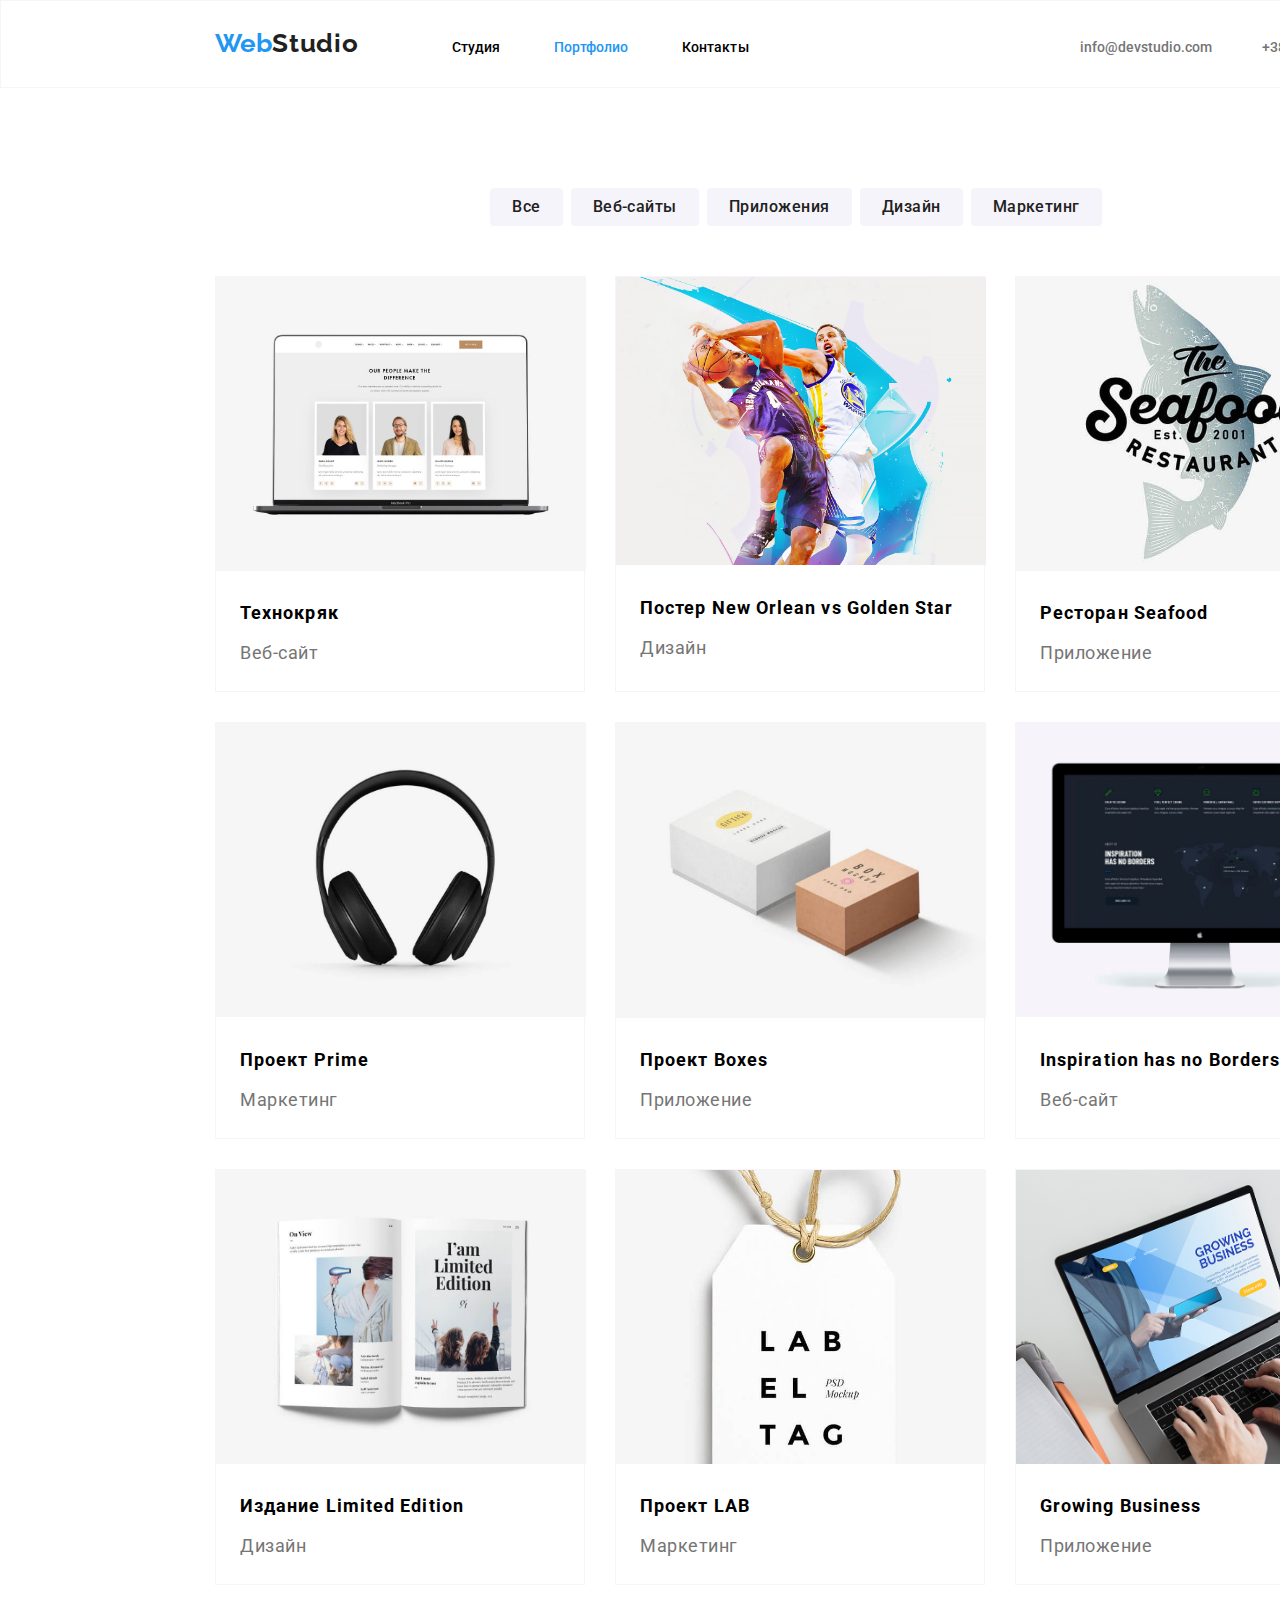
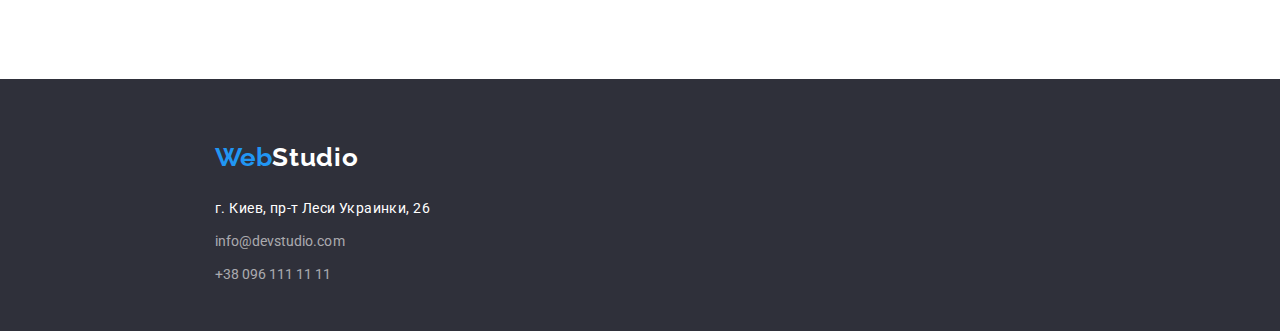
==== commit 98f5b7e6: "some corrected" ====
--- a/portfolio.html
+++ b/portfolio.html
@@ -53,39 +53,39 @@
             </ul>
 
             <ul class="portfitemlist">
-                <li class="portflistitem"><img height="294" src="./images/portfolio/technokryak.jpg" alt="Технокряк" />
+                <li class="portflistitem"><img width="370px" src="./images/portfolio/technokryak.jpg" alt="Технокряк" />
                     <h2 class="portfitem">Технокряк</h2>
                     <p class="portftype">Веб-сайт</p>
                 </li>
-                <li class="portflistitem"><img height="294" src="./images/portfolio/neworleangoldstar.jpg" alt="Постер New Orlean vs Golden Star" />
+                <li class="portflistitem"><img width="370px" src="./images/portfolio/neworleangoldstar.jpg" alt="Постер New Orlean vs Golden Star" />
                     <h2 class="portfitem">Постер New Orlean vs Golden Star</h2>
                     <p class="portftype">Дизайн</p>
                 </li>
-                <li class="portflistitem"><img height="294" src="./images/portfolio/seafood.jpg" alt="Ресторан Seafood" />
+                <li class="portflistitem"><img width="370px" src="./images/portfolio/seafood.jpg" alt="Ресторан Seafood" />
                     <h2 class="portfitem">Ресторан Seafood</h2>
                     <p class="portftype">Приложение</p>
                 </li>
-                <li class="portflistitem"><img height="294" src="./images/portfolio/primeproject.jpg" alt="Проект Prime" />
+                <li class="portflistitem"><img width="370px" src="./images/portfolio/primeproject.jpg" alt="Проект Prime" />
                     <h2 class="portfitem">Проект Prime</h2>
                     <p class="portftype">Маркетинг</p>
                 </li>
-                <li class="portflistitem"><img height="294" src="./images/portfolio/boxesproject.jpg" alt="Проект Boxes" />
+                <li class="portflistitem"><img width="370px" src="./images/portfolio/boxesproject.jpg" alt="Проект Boxes" />
                     <h2 class="portfitem">Проект Boxes</h2>
                     <p class="portftype">Приложение</p>
                 </li>
-                <li class="portflistitem"><img height="294" src="./images/portfolio/inspirationhasnoborders.jpg" alt="Inspiration has no Borders" />
+                <li class="portflistitem"><img width="370px" src="./images/portfolio/inspirationhasnoborders.jpg" alt="Inspiration has no Borders" />
                     <h2 class="portfitem">Inspiration has no Borders</h2>
                     <p class="portftype">Веб-сайт</p>
                 </li>
-                <li class="portflistitem"><img height="294" src="./images/portfolio/limitededition.jpg" alt="Издание Limited Edition" />
+                <li class="portflistitem"><img width="370px" src="./images/portfolio/limitededition.jpg" alt="Издание Limited Edition" />
                     <h2 class="portfitem">Издание Limited Edition</h2>
                     <p class="portftype">Дизайн</p>
                 </li>
-                <li class="portflistitem"><img height="294" src="./images/portfolio/labproject.jpg" alt="Проект LAB" />
+                <li class="portflistitem"><img width="370px" src="./images/portfolio/labproject.jpg" alt="Проект LAB" />
                     <h2 class="portfitem">Проект LAB</h2>
                     <p class="portftype">Маркетинг</p>
                 </li>
-                <li class="portflistitem"><img height="294" src="./images/portfolio/growingbusiness.jpg" alt="Growing Business" />
+                <li class="portflistitem"><img width="370px" src="./images/portfolio/growingbusiness.jpg" alt="Growing Business" />
                     <h2 class="portfitem">Growing Business</h2>
                     <p class="portftype">Приложение</p>
                 </li>
--- a/css/style.css
+++ b/css/style.css
@@ -427,7 +427,7 @@
   margin-top: 20px;
   margin-left: 24px;
   margin-right: 24px;
-  margin-bottom: 20px;
+  margin-bottom: 4px;
   font-weight: 700;
   font-size: 18px;
   line-height: 36px;
@@ -436,9 +436,9 @@
 }
 
 .portftype {
-  margin-top: 4px;
   margin-left: 24px;
   margin-right: 24px;
+  margin-bottom: 20px;
   font-weight: 400;
   font-size: 18px;
   line-height: 36px;
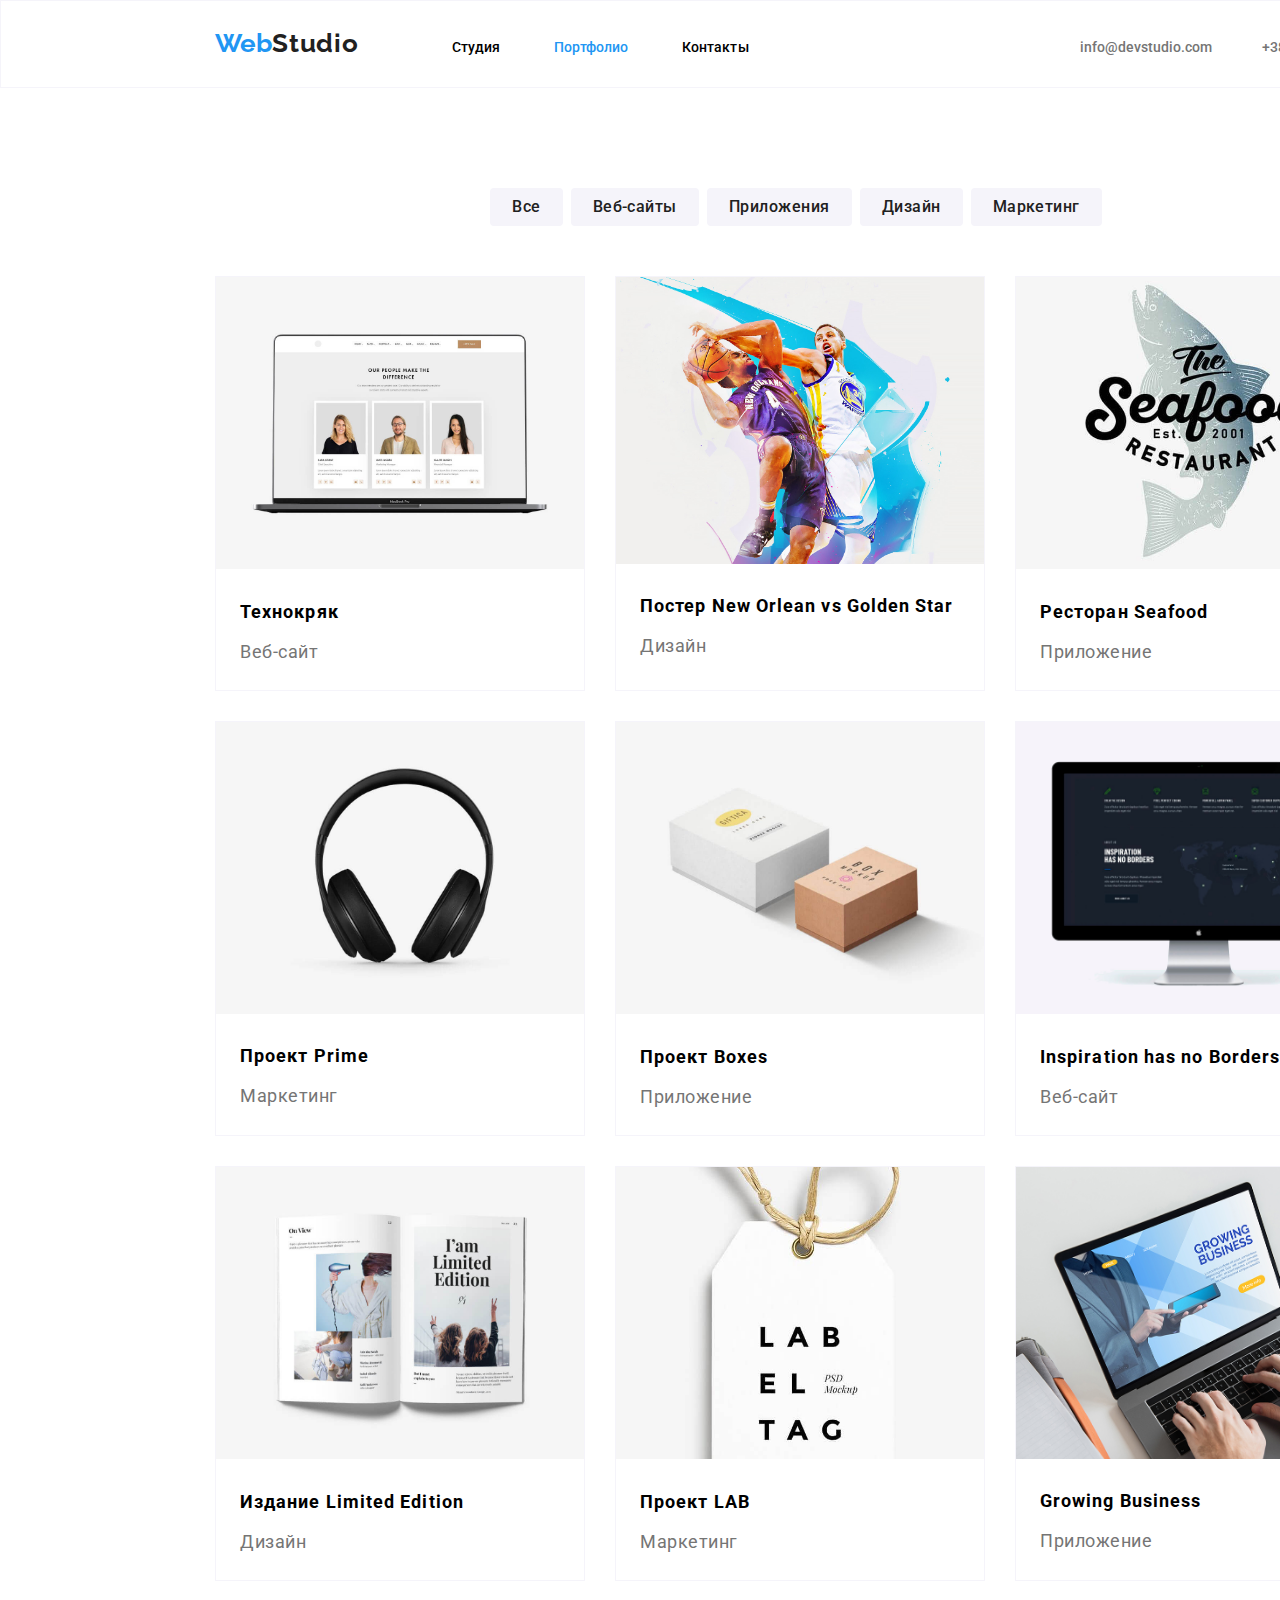
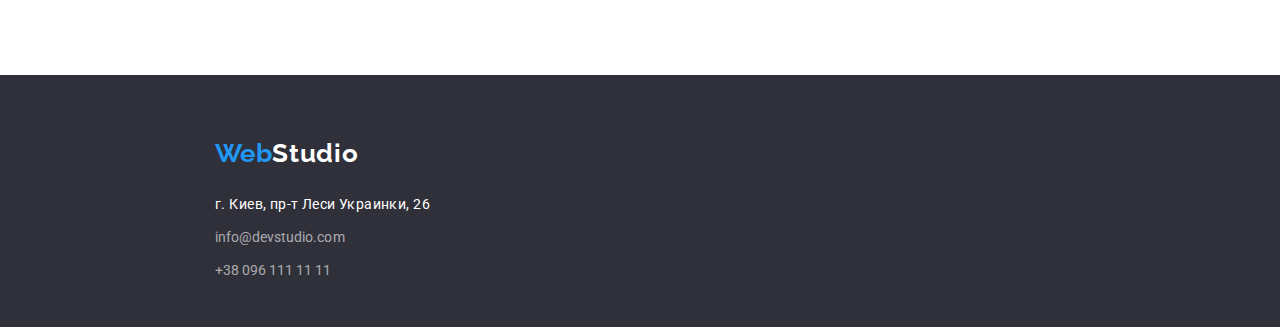
==== commit 7de82798: "image size corrected" ====
--- a/portfolio.html
+++ b/portfolio.html
@@ -53,39 +53,39 @@
             </ul>
 
             <ul class="portfitemlist">
-                <li class="portflistitem"><img width="370px" src="./images/portfolio/technokryak.jpg" alt="Технокряк" />
+                <li class="portflistitem"><img width="368px" src="./images/portfolio/technokryak.jpg" alt="Технокряк" />
                     <h2 class="portfitem">Технокряк</h2>
                     <p class="portftype">Веб-сайт</p>
                 </li>
-                <li class="portflistitem"><img width="370px" src="./images/portfolio/neworleangoldstar.jpg" alt="Постер New Orlean vs Golden Star" />
+                <li class="portflistitem"><img width="368px" src="./images/portfolio/neworleangoldstar.jpg" alt="Постер New Orlean vs Golden Star" />
                     <h2 class="portfitem">Постер New Orlean vs Golden Star</h2>
                     <p class="portftype">Дизайн</p>
                 </li>
-                <li class="portflistitem"><img width="370px" src="./images/portfolio/seafood.jpg" alt="Ресторан Seafood" />
+                <li class="portflistitem"><img width="368px" src="./images/portfolio/seafood.jpg" alt="Ресторан Seafood" />
                     <h2 class="portfitem">Ресторан Seafood</h2>
                     <p class="portftype">Приложение</p>
                 </li>
-                <li class="portflistitem"><img width="370px" src="./images/portfolio/primeproject.jpg" alt="Проект Prime" />
+                <li class="portflistitem"><img width="368px" src="./images/portfolio/primeproject.jpg" alt="Проект Prime" />
                     <h2 class="portfitem">Проект Prime</h2>
                     <p class="portftype">Маркетинг</p>
                 </li>
-                <li class="portflistitem"><img width="370px" src="./images/portfolio/boxesproject.jpg" alt="Проект Boxes" />
+                <li class="portflistitem"><img width="368px" src="./images/portfolio/boxesproject.jpg" alt="Проект Boxes" />
                     <h2 class="portfitem">Проект Boxes</h2>
                     <p class="portftype">Приложение</p>
                 </li>
-                <li class="portflistitem"><img width="370px" src="./images/portfolio/inspirationhasnoborders.jpg" alt="Inspiration has no Borders" />
+                <li class="portflistitem"><img width="368px" src="./images/portfolio/inspirationhasnoborders.jpg" alt="Inspiration has no Borders" />
                     <h2 class="portfitem">Inspiration has no Borders</h2>
                     <p class="portftype">Веб-сайт</p>
                 </li>
-                <li class="portflistitem"><img width="370px" src="./images/portfolio/limitededition.jpg" alt="Издание Limited Edition" />
+                <li class="portflistitem"><img width="368px" src="./images/portfolio/limitededition.jpg" alt="Издание Limited Edition" />
                     <h2 class="portfitem">Издание Limited Edition</h2>
                     <p class="portftype">Дизайн</p>
                 </li>
-                <li class="portflistitem"><img width="370px" src="./images/portfolio/labproject.jpg" alt="Проект LAB" />
+                <li class="portflistitem"><img width="368px" src="./images/portfolio/labproject.jpg" alt="Проект LAB" />
                     <h2 class="portfitem">Проект LAB</h2>
                     <p class="portftype">Маркетинг</p>
                 </li>
-                <li class="portflistitem"><img width="370px" src="./images/portfolio/growingbusiness.jpg" alt="Growing Business" />
+                <li class="portflistitem"><img width="368px" src="./images/portfolio/growingbusiness.jpg" alt="Growing Business" />
                     <h2 class="portfitem">Growing Business</h2>
                     <p class="portftype">Приложение</p>
                 </li>
--- a/css/style.css
+++ b/css/style.css
@@ -329,10 +329,8 @@
   margin-top: 50px;
   padding-bottom: 30px;
   border-radius: 0px 0px 4px 4px;
-  box-shadow: 0px 2px 1px 0px rgba(0, 0, 0, 0.2),
-  0px 1px 1px 0px rgba(0, 0, 0, 0.14),
-  0px 1px 3px 0px rgba(0, 0, 0, 0.12);
-  }
+  box-shadow: 0px 2px 1px 0px rgba(0, 0, 0, 0.2), 0px 1px 1px 0px rgba(0, 0, 0, 0.14), 0px 1px 3px 0px rgba(0, 0, 0, 0.12);
+}
 
 .figcapt1 {
   font-weight: 500;
@@ -414,6 +412,7 @@
 
 .portflistitem {
   width: 370px;
+  padding-left: 0px;
   box-sizing: border-box;
   list-style-position: inside;
   border: 1px solid;
